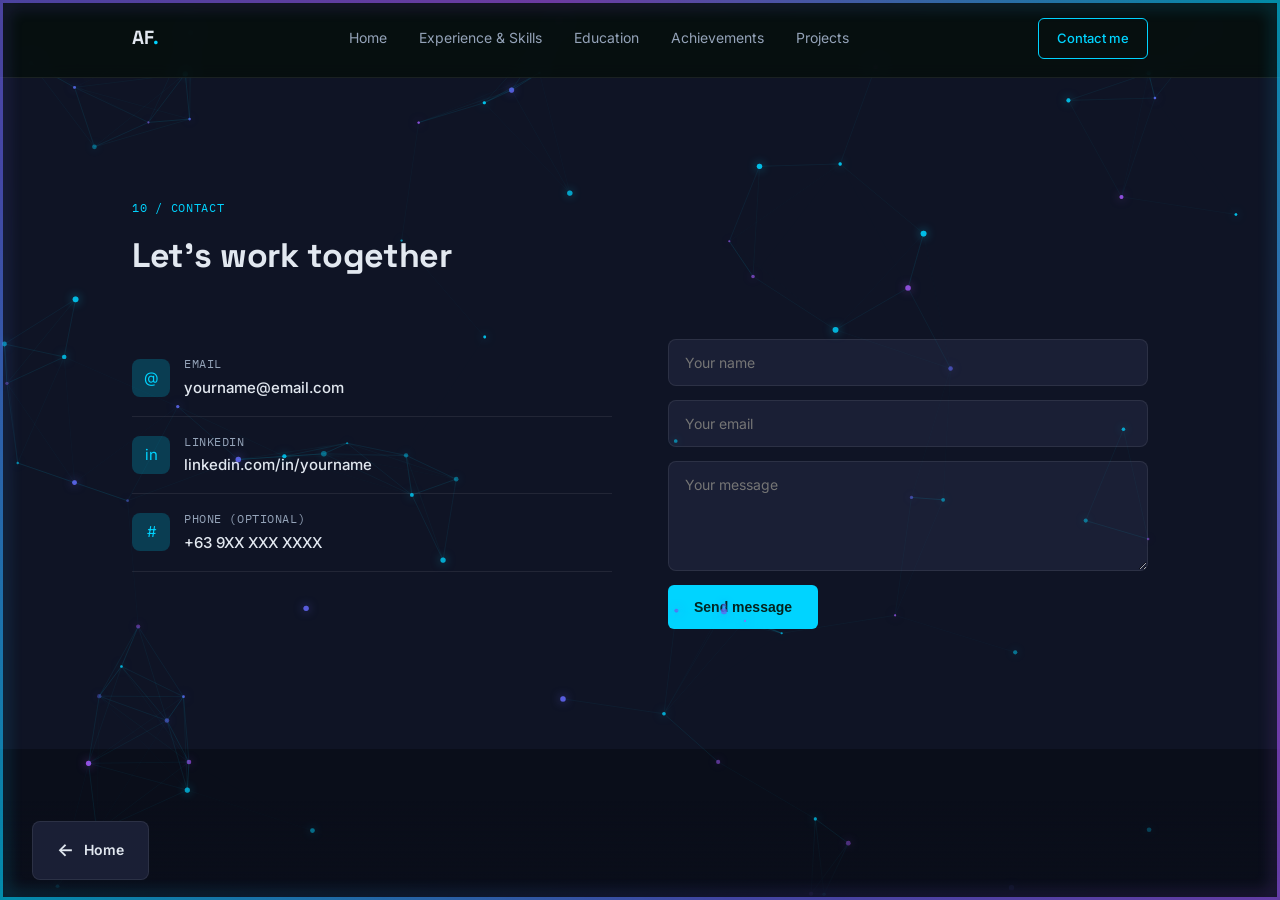
==== contact.html @ 59123441 "Add files via upload" ====
<!DOCTYPE html>
<html lang="en">
<head>
<meta charset="UTF-8">
<meta name="viewport" content="width=device-width, initial-scale=1.0">
<title>Contact — Portfolio | IT Graduate | ERP Specialist</title>
<link rel="preconnect" href="https://fonts.googleapis.com">
<link rel="preconnect" href="https://fonts.gstatic.com" crossorigin>
<link href="https://fonts.googleapis.com/css2?family=Space+Grotesk:wght@500;700&family=Inter:wght@400;500;600&family=IBM+Plex+Mono:wght@500&display=swap" rel="stylesheet">
<link rel="stylesheet" href="styles.css">
</head>
<body>

<canvas id="particle-canvas"></canvas>

<nav>
  <div class="wrap">
    <div class="logo">AF<span>.</span></div>
    <div class="navlinks">
      <a href="index.html">Home</a>
      <a href="experience-skills.html">Experience & Skills</a>
      <a href="education.html">Education</a>
      <a href="achievements.html">Achievements</a>
      <a href="projects.html">Projects</a>
    </div>
    <a href="contact.html" class="navcta">Contact me</a>
    <button class="hamburger" id="hamburgerBtn" aria-label="Open menu">
      <span></span><span></span><span></span>
    </button>
  </div>
  <div class="mobile-menu" id="mobileMenu">
    <a href="index.html">Home</a>
    <a href="experience-skills.html">Experience & Skills</a>
    <a href="education.html">Education</a>
    <a href="achievements.html">Achievements</a>
    <a href="projects.html">Projects</a>
  </div>
</nav>

<div class="main-content page-transition">
<section id="contact" style="background:var(--bg-alt);">
  <div class="wrap">
    <div class="section-head">
      <span class="mono section-tag">10 / Contact</span>
      <h2>Let's work together</h2>
    </div>
    <div class="contact-grid">
      <ul class="contact-list">
        <li>
          <div class="ico">@</div>
          <div><div class="lbl">Email</div><div class="val">yourname@email.com</div></div>
        </li>
        <li>
          <div class="ico">in</div>
          <div><div class="lbl">LinkedIn</div><div class="val">linkedin.com/in/yourname</div></div>
        </li>
        <li>
          <div class="ico">#</div>
          <div><div class="lbl">Phone (optional)</div><div class="val">+63 9XX XXX XXXX</div></div>
        </li>
      </ul>
      <form onsubmit="event.preventDefault(); alert('Message ready — connect this form to your email service to receive it.');">
        <input type="text" placeholder="Your name" required>
        <input type="email" placeholder="Your email" required>
        <textarea placeholder="Your message" required></textarea>
        <button type="submit" class="send-btn">Send message</button>
      </form>
    </div>
  </div>
</section>
</div>

<!-- Navigation Buttons - Previous Only for Contact Page -->
<div class="nav-buttons-container">
  <a href="index.html" class="nav-btn prev-btn">
    <span class="arrow">←</span>
    Home
  </a>
  <div></div>
</div>

<script>
// Mobile menu toggle
document.getElementById('hamburgerBtn').addEventListener('click', function() {
  document.getElementById('mobileMenu').classList.toggle('open');
});
</script>
<script src="particles.js"></script>

</body>
</html>
---- styles.css ----
:root{
  --bg: #0a0e1a;
  --bg-alt: #0f1425;
  --surface: #1a1f35;
  --surface-2: #232945;
  --teal: #00d4ff;
  --teal-dim: #0a3d52;
  --blue: #6366f1;
  --purple: #a855f7;
  --text: #e2e8f0;
  --text-muted: #94a3b8;
  --border: rgba(255,255,255,0.08);
  --radius: 10px;
}
*{box-sizing:border-box; margin:0; padding:0;}
html{scroll-behavior:smooth;}
body{
  background:var(--bg);
  color:var(--text);
  font-family:'Inter', sans-serif;
  line-height:1.6;
  overflow-x:hidden;
  min-height: 100vh;
  display: flex;
  flex-direction: column;
  position:relative;
}
#particle-canvas{
  position:fixed;
  top:0;
  left:0;
  width:100%;
  height:100%;
  pointer-events:none;
  z-index:0;
}
body::before{
  content:"";
  position:fixed;
  top:0; left:0; right:0; bottom:0;
  pointer-events:none;
  z-index:9999;
  border:3px solid transparent;
  border-image: linear-gradient(45deg, var(--teal), var(--blue), #a855f7, var(--teal)) 1;
  animation:neonBorder 8s linear infinite;
  opacity:0.6;
}
body::after{
  content:"";
  position:fixed;
  top:0; left:0; right:0; bottom:0;
  pointer-events:none;
  z-index:9998;
  border:6px solid transparent;
  border-image: linear-gradient(45deg, var(--teal), var(--blue), #a855f7, var(--teal)) 1;
  animation:neonBorder 8s linear infinite reverse;
  filter:blur(8px);
  opacity:0.3;
}
@keyframes neonBorder{
  0%{ border-image: linear-gradient(0deg, var(--teal), var(--blue), #a855f7, var(--teal)) 1; }
  25%{ border-image: linear-gradient(90deg, var(--teal), var(--blue), #a855f7, var(--teal)) 1; }
  50%{ border-image: linear-gradient(180deg, var(--teal), var(--blue), #a855f7, var(--teal)) 1; }
  75%{ border-image: linear-gradient(270deg, var(--teal), var(--blue), #a855f7, var(--teal)) 1; }
  100%{ border-image: linear-gradient(360deg, var(--teal), var(--blue), #a855f7, var(--teal)) 1; }
}
h1,h2,h3{font-family:'Space Grotesk', sans-serif; font-weight:700; letter-spacing:-0.01em;}
.mono{font-family:'IBM Plex Mono', monospace; letter-spacing:0.06em; text-transform:uppercase; font-size:12px;}
a{color:inherit; text-decoration:none;}
.wrap{max-width:1080px; margin:0 auto; padding:0 32px;}
section{padding:120px 0;}
@media (max-width:720px){ section{padding:72px 0;} .wrap{padding:0 20px;} }

/* NAV */
nav{
  position:sticky; top:0; z-index:50;
  background:rgba(7,16,15,0.85); backdrop-filter:blur(8px);
  border-bottom:1px solid var(--border);
}
nav .wrap{display:flex; align-items:center; justify-content:space-between; padding-top:18px; padding-bottom:18px;}
.logo{font-family:'Space Grotesk'; font-weight:700; font-size:19px;}
.logo span{color:var(--teal);}
.navlinks{display:flex; gap:32px; font-size:14px; color:var(--text-muted);}
.navlinks a:hover{color:var(--teal);}
.navlinks a.active{color:var(--teal); font-weight:600;}
.navcta{
  border:1px solid var(--teal); color:var(--teal); padding:9px 18px;
  border-radius:6px; font-size:13px; font-weight:500;
}
.navcta:hover{background:var(--teal); color:var(--bg);}
.hamburger{display:none; flex-direction:column; gap:5px; background:none; border:none; cursor:pointer; padding:6px;}
.hamburger span{width:22px; height:2px; background:var(--text);}
.mobile-menu{
  display:none; flex-direction:column; padding:8px 20px 20px; gap:4px;
  border-top:1px solid var(--border); background:var(--bg);
}
.mobile-menu.open{display:flex;}
.mobile-menu a{padding:12px 0; font-size:15px; color:var(--text-muted); border-bottom:1px solid var(--border);}
.mobile-menu a.active{color:var(--teal); font-weight:600;}
@media (max-width:720px){
  .navlinks{display:none;}
  .navcta{display:none;}
  .hamburger{display:flex;}
}

/* HERO */
.hero{padding-top:96px; padding-bottom:96px; position:relative;}
.hero-grid{display:grid; grid-template-columns:1.1fr 0.9fr; gap:56px; align-items:center;}
@media (max-width:860px){ .hero-grid{grid-template-columns:1fr;} }
.eyebrow{color:var(--teal); margin-bottom:18px; display:flex; align-items:center; gap:10px;}
.eyebrow::before{content:""; width:28px; height:1px; background:var(--teal); display:inline-block;}
.hero h1{font-size:56px; line-height:1.06; margin-bottom:22px;}
@media (max-width:720px){ .hero h1{font-size:36px;} }
.hero h1 .accent{color:var(--teal);}
.hero p.lead{color:var(--text-muted); font-size:17px; max-width:480px; margin-bottom:34px;}
.hero-ctas{display:flex; gap:14px; flex-wrap:wrap;}
.btn-primary{
  background:var(--teal); color:#04231E; padding:14px 26px; border-radius:6px;
  font-weight:600; font-size:14px; display:inline-flex; align-items:center; gap:8px;
}
.btn-primary:hover{background:#26e0ba;}
.btn-outline{
  border:1px solid var(--border); color:var(--text); padding:14px 26px; border-radius:6px;
  font-weight:500; font-size:14px;
}
.btn-outline:hover{border-color:var(--teal); color:var(--teal);}

/* HERO SYSTEM DIAGRAM (signature element) */
.erp-diagram{position:relative; height:400px;}
.erp-core{
  position:absolute; top:50%; left:50%; transform:translate(-50%,-50%);
  width:118px; height:118px; border-radius:50%;
  background:var(--surface-2); border:1px solid var(--teal);
  display:flex; align-items:center; justify-content:center; text-align:center;
  font-family:'Space Grotesk'; font-weight:700; font-size:14px; color:var(--teal);
  z-index:3;
}
.erp-node{
  position:absolute; width:118px; padding:12px 14px; border-radius:8px;
  background:var(--surface); border:1px solid var(--border);
  font-size:12.5px; color:var(--text-muted); z-index:2;
}
.erp-node b{display:block; color:var(--text); font-size:13px; font-weight:600; margin-bottom:2px;}
.erp-node.n1{top:6%; left:6%;}
.erp-node.n2{top:2%; right:2%;}
.erp-node.n3{bottom:14%; left:0%;}
.erp-node.n4{bottom:0%; right:10%;}
.erp-node.n5{top:42%; right:-4%;}
svg.lines{position:absolute; top:0; left:0; width:100%; height:100%; z-index:1;}
@media (max-width:860px){ .erp-diagram{height:320px; margin-top:24px;} .erp-node{width:98px; font-size:11px; padding:9px 10px;} .erp-core{width:96px; height:96px; font-size:12px;} }

/* PHOTO PLACEHOLDER (hero, interactive tilt) */
.photo-wrap{position:relative; height:420px; display:flex; align-items:center; justify-content:center;}
.photo-frame{
  position:relative; width:220px; height:280px; border-radius:16px;
  background:var(--surface-2); border:2px solid var(--teal);
  transform:rotate(-4deg); transition:transform .15s ease-out;
  display:flex; align-items:center; justify-content:center;
  will-change:transform; cursor:pointer;
  overflow:visible;
  box-shadow: 
    0 0 20px rgba(31, 203, 168, 0.3),
    0 0 40px rgba(62, 124, 214, 0.2),
    0 0 60px rgba(31, 203, 168, 0.1),
    inset 0 0 20px rgba(31, 203, 168, 0.1);
}
.photo-frame::before{
  content:""; position:absolute; inset:8px; border:1px dashed var(--border); border-radius:10px;
}
.photo-frame::after{
  content:""; position:absolute; inset:-3px; border-radius:18px;
  background: linear-gradient(45deg, var(--teal), var(--blue), var(--teal));
  z-index:-1;
  opacity:0.6;
  filter:blur(8px);
  animation:neonGlow 3s ease-in-out infinite alternate;
}
@keyframes neonGlow{
  0%{ opacity:0.4; filter:blur(6px); }
  100%{ opacity:0.8; filter:blur(12px); }
}
.hero-photo{
  width:140%; height:140%;
  object-fit:contain;
  object-position:center;
  position:absolute;
  top:45%; left:55%;
  transform:translate(-50%, -50%);
  filter:drop-shadow(0 20px 40px rgba(0,0,0,0.4)) drop-shadow(0 10px 20px rgba(0,0,0,0.3));
  z-index:10;
  transition:transform 0.3s ease, filter 0.3s ease;
}
.photo-frame:hover .hero-photo{
  transform:translate(-50%, -50%) scale(1.05);
  filter:drop-shadow(0 25px 50px rgba(0,0,0,0.5)) drop-shadow(0 15px 30px rgba(0,0,0,0.4));
}
.photo-inner{text-align:center; color:var(--text-muted); padding:0 24px;}
.photo-inner .cam{
  width:52px; height:52px; border-radius:50%; border:1px solid var(--teal); color:var(--teal);
  display:flex; align-items:center; justify-content:center; margin:0 auto 14px; font-size:20px;
}
.photo-inner p{font-size:13px; line-height:1.5;}
.photo-inner .small{font-size:11px; margin-top:4px; color:var(--text-muted); opacity:.75;}
.float-chip{
  position:absolute; background:var(--surface); border:1px solid var(--border); border-radius:8px;
  padding:9px 13px; font-size:12px; color:var(--text-muted); z-index:2; pointer-events:none;
}
.float-chip b{color:var(--teal); font-family:'IBM Plex Mono'; font-weight:500; font-size:11px;}
.fc1{top:6%; left:0%;}
.fc2{top:10%; right:2%;}
.fc3{bottom:10%; left:2%;}
.fc4{bottom:4%; right:0%;}
.hand-cue{
  position:absolute; bottom:-8px; right:14%; font-size:22px; color:var(--teal);
  animation:pokeMove 2.6s ease-in-out infinite; z-index:3; pointer-events:none;
}
@keyframes pokeMove{
  0%,100%{ transform:translate(0,0) rotate(0deg); }
  30%{ transform:translate(-6px,-6px) rotate(-8deg); }
  60%{ transform:translate(2px,-2px) rotate(4deg); }
}
@media (max-width:860px){
  .photo-wrap{height:340px; margin-top:12px;}
  .photo-frame{width:180px; height:240px;}
  .hero-photo{width:120%; height:120%;}
  .float-chip{font-size:11px; padding:7px 10px;}
}

/* SECTION HEADERS */
.section-head{margin-bottom:56px;}
.section-tag{color:var(--teal); margin-bottom:12px; display:block;}
.section-head h2{font-size:34px;}
@media (max-width:720px){ .section-head h2{font-size:26px;} }

/* ABOUT */
.about-grid{display:grid; grid-template-columns:1fr 1fr; gap:64px;}
@media (max-width:860px){ .about-grid{grid-template-columns:1fr; gap:36px;} }
.about-grid p{color:var(--text-muted); margin-bottom:16px; font-size:15.5px;}
.about-grid h3{font-size:15px; color:var(--text); margin:28px 0 14px; font-family:'IBM Plex Mono'; text-transform:uppercase; letter-spacing:0.06em; font-weight:500;}
.skill-list{list-style:none;}
.skill-list li{
  display:flex; align-items:baseline; gap:12px; padding:11px 0;
  border-bottom:1px solid var(--border); font-size:14.5px; color:var(--text);
}
.skill-list li::before{content:"—"; color:var(--teal); font-family:'IBM Plex Mono';}

/* EXPERIENCE */
.exp-card{
  background:var(--surface); border:1px solid var(--border); border-radius:12px;
  padding:32px; margin-bottom:20px; display:grid; grid-template-columns:200px 1fr; gap:32px;
}
@media (max-width:720px){ .exp-card{grid-template-columns:1fr; gap:14px; padding:24px;} }
.exp-meta .mono{color:var(--teal); margin-bottom:8px; display:block;}
.exp-meta .org{font-size:15px; font-weight:600; color:var(--text);}
.exp-meta .place{font-size:13px; color:var(--text-muted); margin-top:4px;}
.exp-body h3{font-size:19px; font-family:'Space Grotesk'; margin-bottom:10px;}
.exp-body p{color:var(--text-muted); font-size:14.5px; margin-bottom:14px;}
.tag-row{display:flex; flex-wrap:wrap; gap:8px;}
.tag{
  font-size:11.5px; font-family:'IBM Plex Mono'; padding:5px 10px; border-radius:5px;
  background:var(--teal-dim); color:var(--teal); text-transform:uppercase; letter-spacing:0.04em;
}

/* SERVICES */
.services-grid{display:grid; grid-template-columns:repeat(3,1fr); gap:24px;}
@media (max-width:860px){ .services-grid{grid-template-columns:1fr; } }
.service-card{
  border:1px solid var(--border); border-radius:12px; padding:28px; background:var(--bg-alt);
  transition:border-color .2s;
}
.service-card:hover{border-color:var(--teal);}
.service-icon{
  width:42px; height:42px; border-radius:8px; background:var(--teal-dim); color:var(--teal);
  display:flex; align-items:center; justify-content:center; font-family:'Space Grotesk'; font-weight:700; margin-bottom:18px; font-size:15px;
}
.service-card h3{font-size:16px; margin-bottom:10px;}
.service-card p{color:var(--text-muted); font-size:13.5px;}

/* PROJECTS & ACHIEVEMENTS (placeholders) */
.proj-grid{display:grid; grid-template-columns:repeat(3,1fr); gap:20px; margin-bottom:44px;}
@media (max-width:860px){ 
  .proj-grid{grid-template-columns:1fr;} 
  .proj-image-placeholder{ height:140px; }
}
.proj-card{
  border:1.5px dashed var(--border); border-radius:12px; padding:0; min-height:280px;
  display:flex; flex-direction:column; overflow:hidden;
  transition:border-color .18s ease, transform .3s ease, box-shadow .3s ease; cursor:pointer; background:var(--surface);
}
.proj-image-placeholder{
  position:relative;
  width:100%;
  height:160px;
  overflow:hidden;
  border-radius:12px 12px 0 0;
}
.proj-gradient{
  position:absolute;
  inset:0;
  background: linear-gradient(135deg, var(--teal) 0%, var(--blue) 50%, #a855f7 100%);
  opacity:0.8;
}
.proj-pattern{
  position:absolute;
  inset:0;
  background-image: 
    radial-gradient(circle at 20% 80%, rgba(255,255,255,0.1) 0%, transparent 50%),
    radial-gradient(circle at 80% 20%, rgba(255,255,255,0.1) 0%, transparent 50%),
    linear-gradient(45deg, rgba(255,255,255,0.05) 25%, transparent 25%, transparent 75%, rgba(255,255,255,0.05) 75%),
    linear-gradient(45deg, rgba(255,255,255,0.05) 25%, transparent 25%, transparent 75%, rgba(255,255,255,0.05) 75%);
  background-size: 100% 100%, 100% 100%, 20px 20px, 20px 20px;
  background-position: 0 0, 0 0, 0 0, 10px 10px;
  animation:patternShift 8s ease-in-out infinite;
}
@keyframes patternShift{
  0%, 100%{ background-position: 0 0, 0 0, 0 0, 10px 10px; }
  50%{ background-position: 0 0, 0 0, 10px 10px, 0 0; }
}
.proj-glow{
  position:absolute;
  inset:0;
  background: radial-gradient(circle at 50% 50%, rgba(31, 203, 168, 0.3) 0%, transparent 70%);
  animation:glowPulse 3s ease-in-out infinite;
}
@keyframes glowPulse{
  0%, 100%{ opacity:0.5; }
  50%{ opacity:1; }
}
.proj-overlay{
  position:absolute;
  inset:0;
  display:flex;
  align-items:center;
  justify-content:center;
  background: rgba(0,0,0,0.3);
  backdrop-filter: blur(2px);
  opacity:0;
  transition:opacity 0.3s ease;
}
.proj-label{
  font-family:'IBM Plex Mono';
  font-size:11px;
  color:var(--text);
  text-transform:uppercase;
  letter-spacing:0.1em;
  padding:8px 16px;
  background: rgba(31, 203, 168, 0.2);
  border:1px solid rgba(31, 203, 168, 0.5);
  border-radius:20px;
}
.proj-content{
  padding:20px 22px;
  flex:1;
  display:flex;
  flex-direction:column;
  justify-content:center;
}
.proj-card:hover{ border-color:rgba(31, 203, 168, 0.4); }
.proj-card:hover .proj-overlay{ opacity:1; }
.proj-card.active{
  border-color:var(--teal);
  border-style:solid;
  transform:translateY(-6px) scale(1.02);
  box-shadow:0 12px 30px rgba(31, 203, 168, 0.2), 0 6px 15px rgba(0,0,0,0.3);
}
.proj-card.active .proj-overlay{ opacity:1; }
.proj-card.active .proj-label{
  background: rgba(31, 203, 168, 0.4);
  border-color:var(--teal);
}
.proj-card h3{font-size:15px; margin-bottom:6px; color:var(--text);}
.proj-card p{font-size:12.5px; color:var(--text-muted);}
.ach-row{display:grid; grid-template-columns:repeat(4,1fr); gap:16px;}
@media (max-width:720px){ .ach-row{grid-template-columns:repeat(2,1fr);} }
.ach-card{
  border:1.5px dashed var(--border); border-radius:10px; padding:20px 14px; text-align:center;
  transition:border-color .18s ease, transform .18s ease; cursor:pointer;
}
.ach-card:hover, .ach-card:active{ border-color:var(--teal); border-style:solid; transform:translateY(-3px); }
.ach-badge{
  width:34px; height:34px; border-radius:50%; border:1px solid var(--border); color:var(--text-muted);
  display:flex; align-items:center; justify-content:center; margin:0 auto 10px; font-size:14px;
}
.ach-card:hover .ach-badge{ border-color:var(--teal); color:var(--teal); }
.ach-card span{font-size:12px; color:var(--text-muted);}

/* SOCIAL PROOF */
.proof-strip{
  border:1px solid var(--border); border-radius:12px; padding:36px 40px; background:var(--surface);
  display:flex; align-items:center; gap:28px; flex-wrap:wrap;
}
.proof-badge{
  width:64px; height:64px; border-radius:50%; border:1px solid var(--teal); color:var(--teal);
  display:flex; align-items:center; justify-content:center; font-family:'Space Grotesk'; font-weight:700; font-size:13px; text-align:center; flex-shrink:0;
}
.proof-strip h3{font-size:17px; margin-bottom:6px;}
.proof-strip p{color:var(--text-muted); font-size:14px;}

/* CONTACT */
.contact-grid{display:grid; grid-template-columns:1fr 1fr; gap:56px; align-items:start;}
@media (max-width:860px){ .contact-grid{grid-template-columns:1fr; gap:32px;} }
.contact-list{list-style:none;}
.contact-list li{
  display:flex; align-items:center; gap:14px; padding:16px 0; border-bottom:1px solid var(--border);
}
.contact-list .ico{
  width:38px; height:38px; border-radius:8px; background:var(--teal-dim); color:var(--teal);
  display:flex; align-items:center; justify-content:center; font-size:15px; flex-shrink:0;
}
.contact-list .lbl{font-size:11.5px; color:var(--text-muted); font-family:'IBM Plex Mono'; text-transform:uppercase; letter-spacing:0.05em; margin-bottom:2px;}
.contact-list .val{font-size:15px; font-weight:500;}
form{display:flex; flex-direction:column; gap:14px;}
input,textarea{
  background:var(--surface); border:1px solid var(--border); border-radius:8px;
  padding:14px 16px; color:var(--text); font-family:'Inter'; font-size:14px; width:100%;
}
input:focus,textarea:focus{outline:none; border-color:var(--teal);}
textarea{resize:vertical; min-height:110px;}
.send-btn{
  background:var(--teal); color:#04231E; border:none; padding:14px 26px; border-radius:6px;
  font-weight:600; font-size:14px; cursor:pointer; align-self:flex-start;
}
.send-btn:hover{background:#26e0ba;}

/* NAVIGATION BUTTONS */
.nav-buttons-container{
  position:fixed; bottom:0; left:0; right:0;
  padding:20px 32px;
  background:linear-gradient(to top, var(--bg) 0%, transparent 100%);
  display:flex; justify-content:space-between; align-items:center;
  z-index:100;
}
@media (max-width:720px){ .nav-buttons-container{padding:16px 20px;} }

.nav-btn{
  display:flex; align-items:center; gap:10px;
  background:var(--surface); border:1px solid var(--border);
  color:var(--text); padding:14px 24px; border-radius:8px;
  font-weight:600; font-size:14px; cursor:pointer;
  transition:all 0.3s cubic-bezier(0.4, 0, 0.2, 1);
  position:relative; overflow:hidden;
  font-family:'Inter', sans-serif;
}
.nav-btn::before{
  content:""; position:absolute; top:50%; left:50%;
  width:0; height:0; border-radius:50%;
  background:var(--teal); opacity:0.1;
  transform:translate(-50%, -50%);
  transition:width 0.6s ease, height 0.6s ease;
}
.nav-btn:hover::before{
  width:300px; height:300px;
}
.nav-btn:hover{
  border-color:var(--teal);
  color:var(--teal);
  transform:translateY(-2px);
  box-shadow:0 8px 25px rgba(31, 203, 168, 0.15);
}
.nav-btn:active{
  transform:translateY(0) scale(0.98);
}
.nav-btn .arrow{
  font-size:18px; transition:transform 0.3s ease;
}
.nav-btn:hover .arrow{
  transform:translateX(4px);
}
.nav-btn.prev-btn:hover .arrow{
  transform:translateX(-4px);
}
.nav-btn:focus{
  outline:none;
  box-shadow:0 0 0 3px rgba(31, 203, 168, 0.3);
}

/* Page transition animation */
.page-transition{
  animation:fadeIn 0.5s ease-out;
}
@keyframes fadeIn{
  from{
    opacity:0;
    transform:translateY(20px);
  }
  to{
    opacity:1;
    transform:translateY(0);
  }
}

/* Main content wrapper to account for fixed nav buttons */
.main-content{
  padding-bottom:100px;
  flex:1;
}

footer{border-top:1px solid var(--border); padding:32px 0; text-align:center; color:var(--text-muted); font-size:13px;}
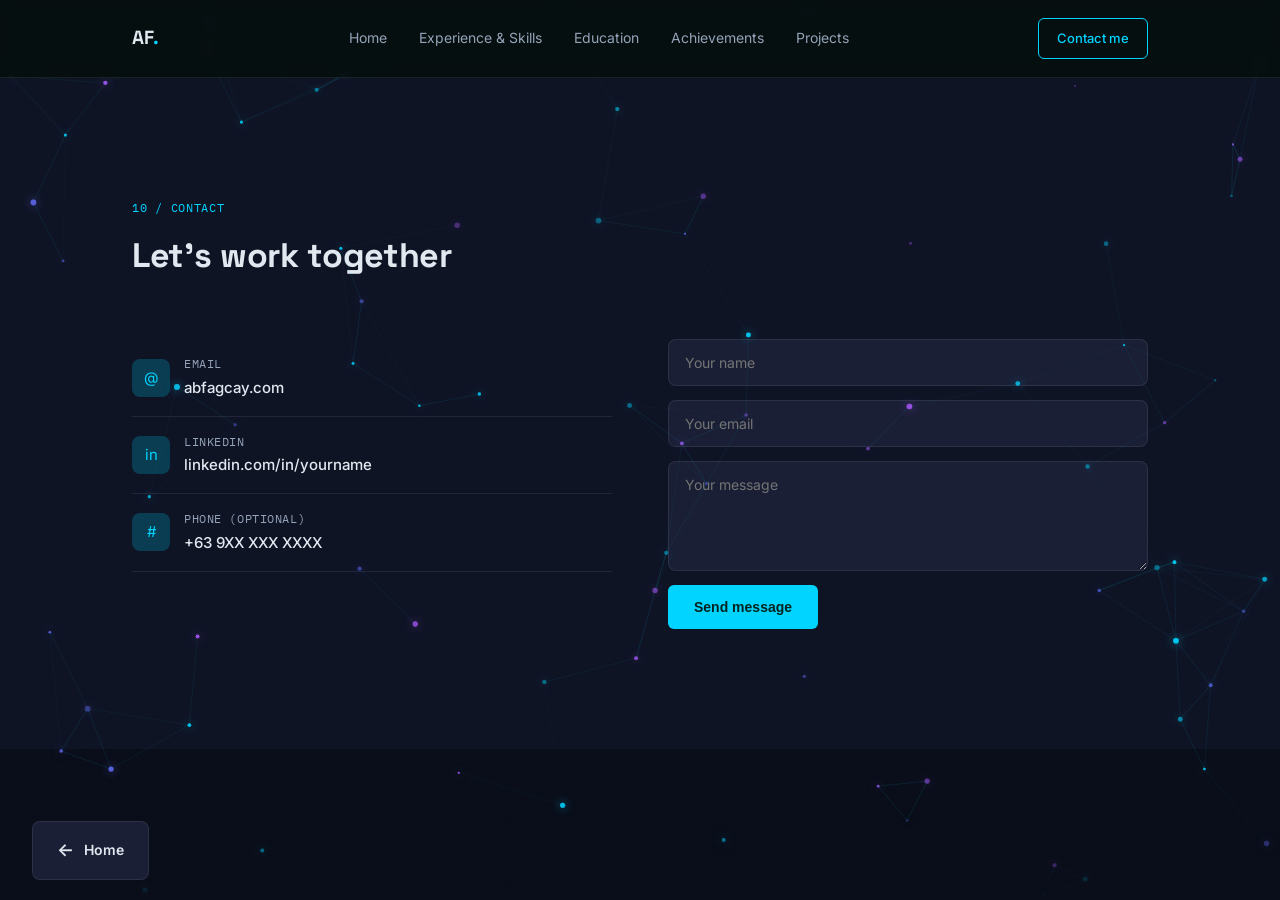
==== commit fbde7667: "Update email address in contact.html" ====
--- a/contact.html
+++ b/contact.html
@@ -48,7 +48,7 @@
       <ul class="contact-list">
         <li>
           <div class="ico">@</div>
-          <div><div class="lbl">Email</div><div class="val">yourname@email.com</div></div>
+          <div><div class="lbl">Email</div><div class="val">abfagcay.com</div></div>
         </li>
         <li>
           <div class="ico">in</div>
--- a/styles.css
+++ b/styles.css
@@ -34,36 +34,7 @@
   pointer-events:none;
   z-index:0;
 }
-body::before{
-  content:"";
-  position:fixed;
-  top:0; left:0; right:0; bottom:0;
-  pointer-events:none;
-  z-index:9999;
-  border:3px solid transparent;
-  border-image: linear-gradient(45deg, var(--teal), var(--blue), #a855f7, var(--teal)) 1;
-  animation:neonBorder 8s linear infinite;
-  opacity:0.6;
-}
-body::after{
-  content:"";
-  position:fixed;
-  top:0; left:0; right:0; bottom:0;
-  pointer-events:none;
-  z-index:9998;
-  border:6px solid transparent;
-  border-image: linear-gradient(45deg, var(--teal), var(--blue), #a855f7, var(--teal)) 1;
-  animation:neonBorder 8s linear infinite reverse;
-  filter:blur(8px);
-  opacity:0.3;
-}
-@keyframes neonBorder{
-  0%{ border-image: linear-gradient(0deg, var(--teal), var(--blue), #a855f7, var(--teal)) 1; }
-  25%{ border-image: linear-gradient(90deg, var(--teal), var(--blue), #a855f7, var(--teal)) 1; }
-  50%{ border-image: linear-gradient(180deg, var(--teal), var(--blue), #a855f7, var(--teal)) 1; }
-  75%{ border-image: linear-gradient(270deg, var(--teal), var(--blue), #a855f7, var(--teal)) 1; }
-  100%{ border-image: linear-gradient(360deg, var(--teal), var(--blue), #a855f7, var(--teal)) 1; }
-}
+
 h1,h2,h3{font-family:'Space Grotesk', sans-serif; font-weight:700; letter-spacing:-0.01em;}
 .mono{font-family:'IBM Plex Mono', monospace; letter-spacing:0.06em; text-transform:uppercase; font-size:12px;}
 a{color:inherit; text-decoration:none;}
